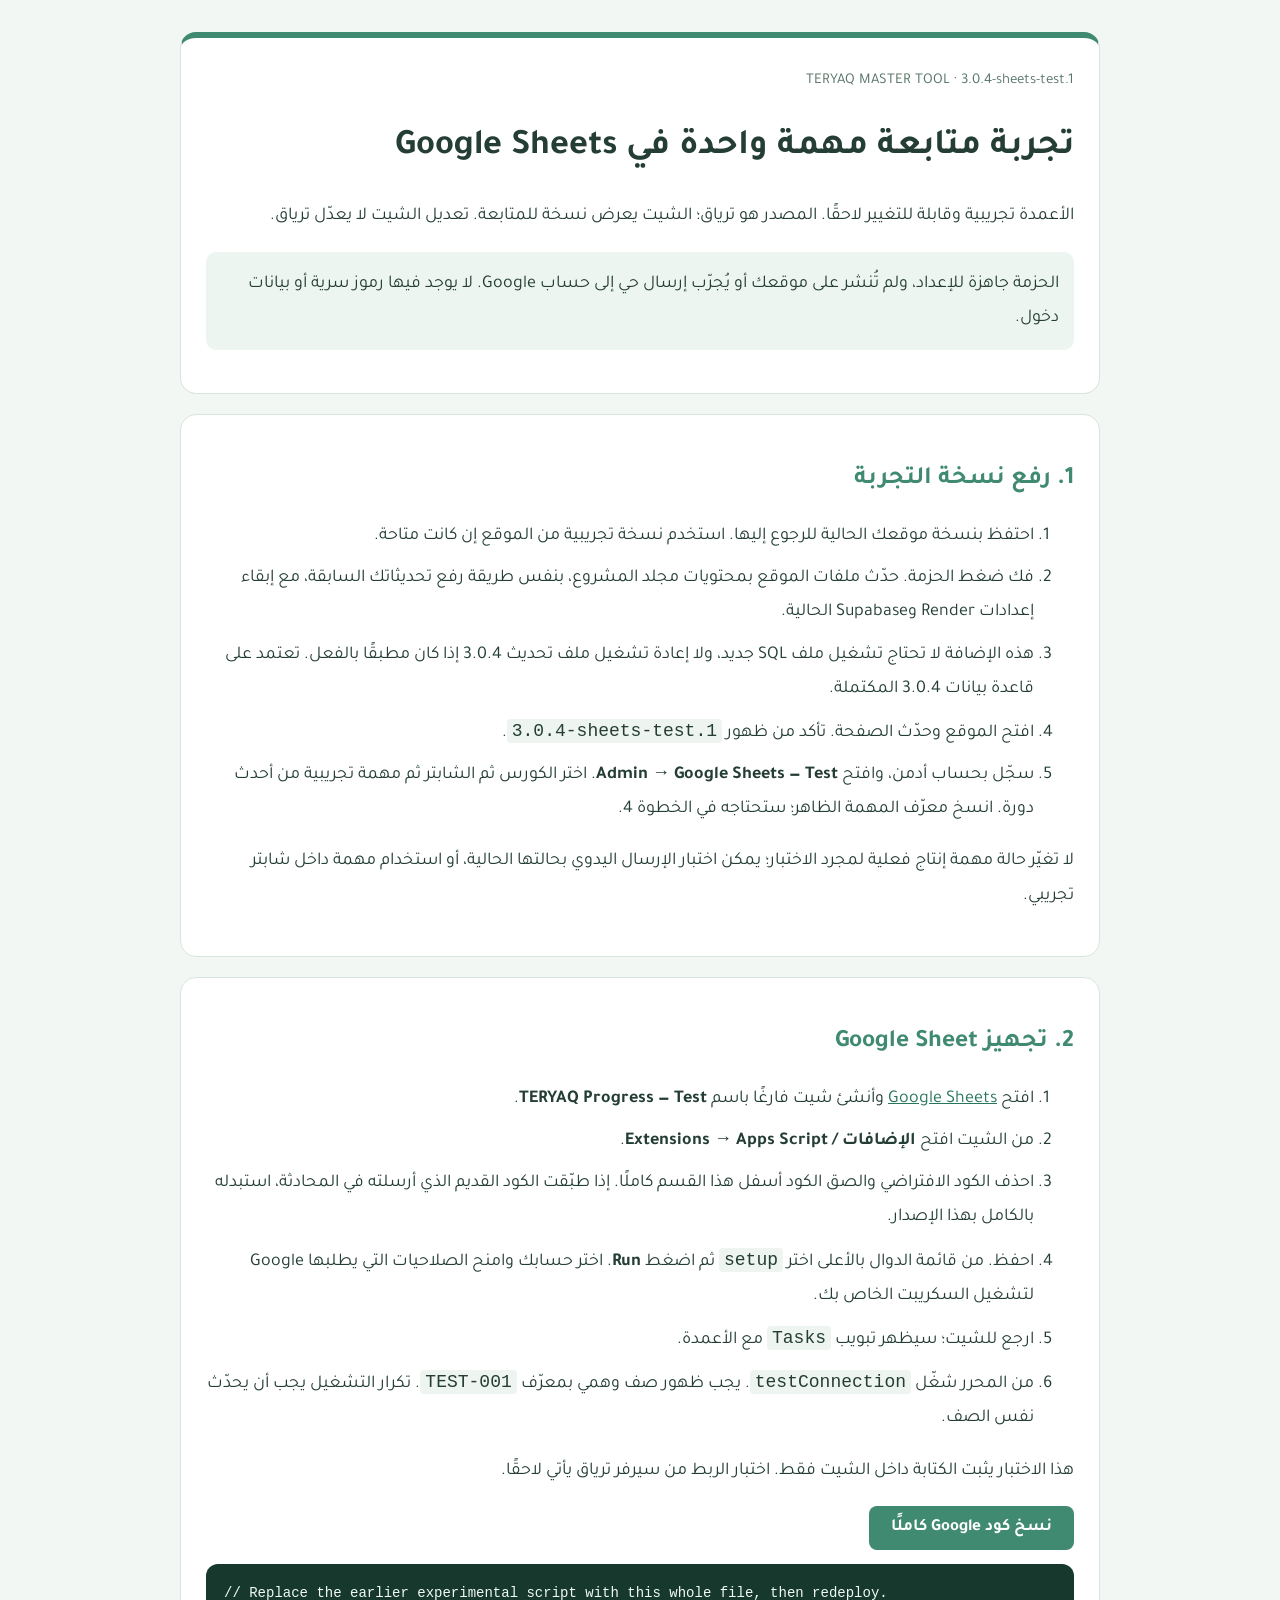
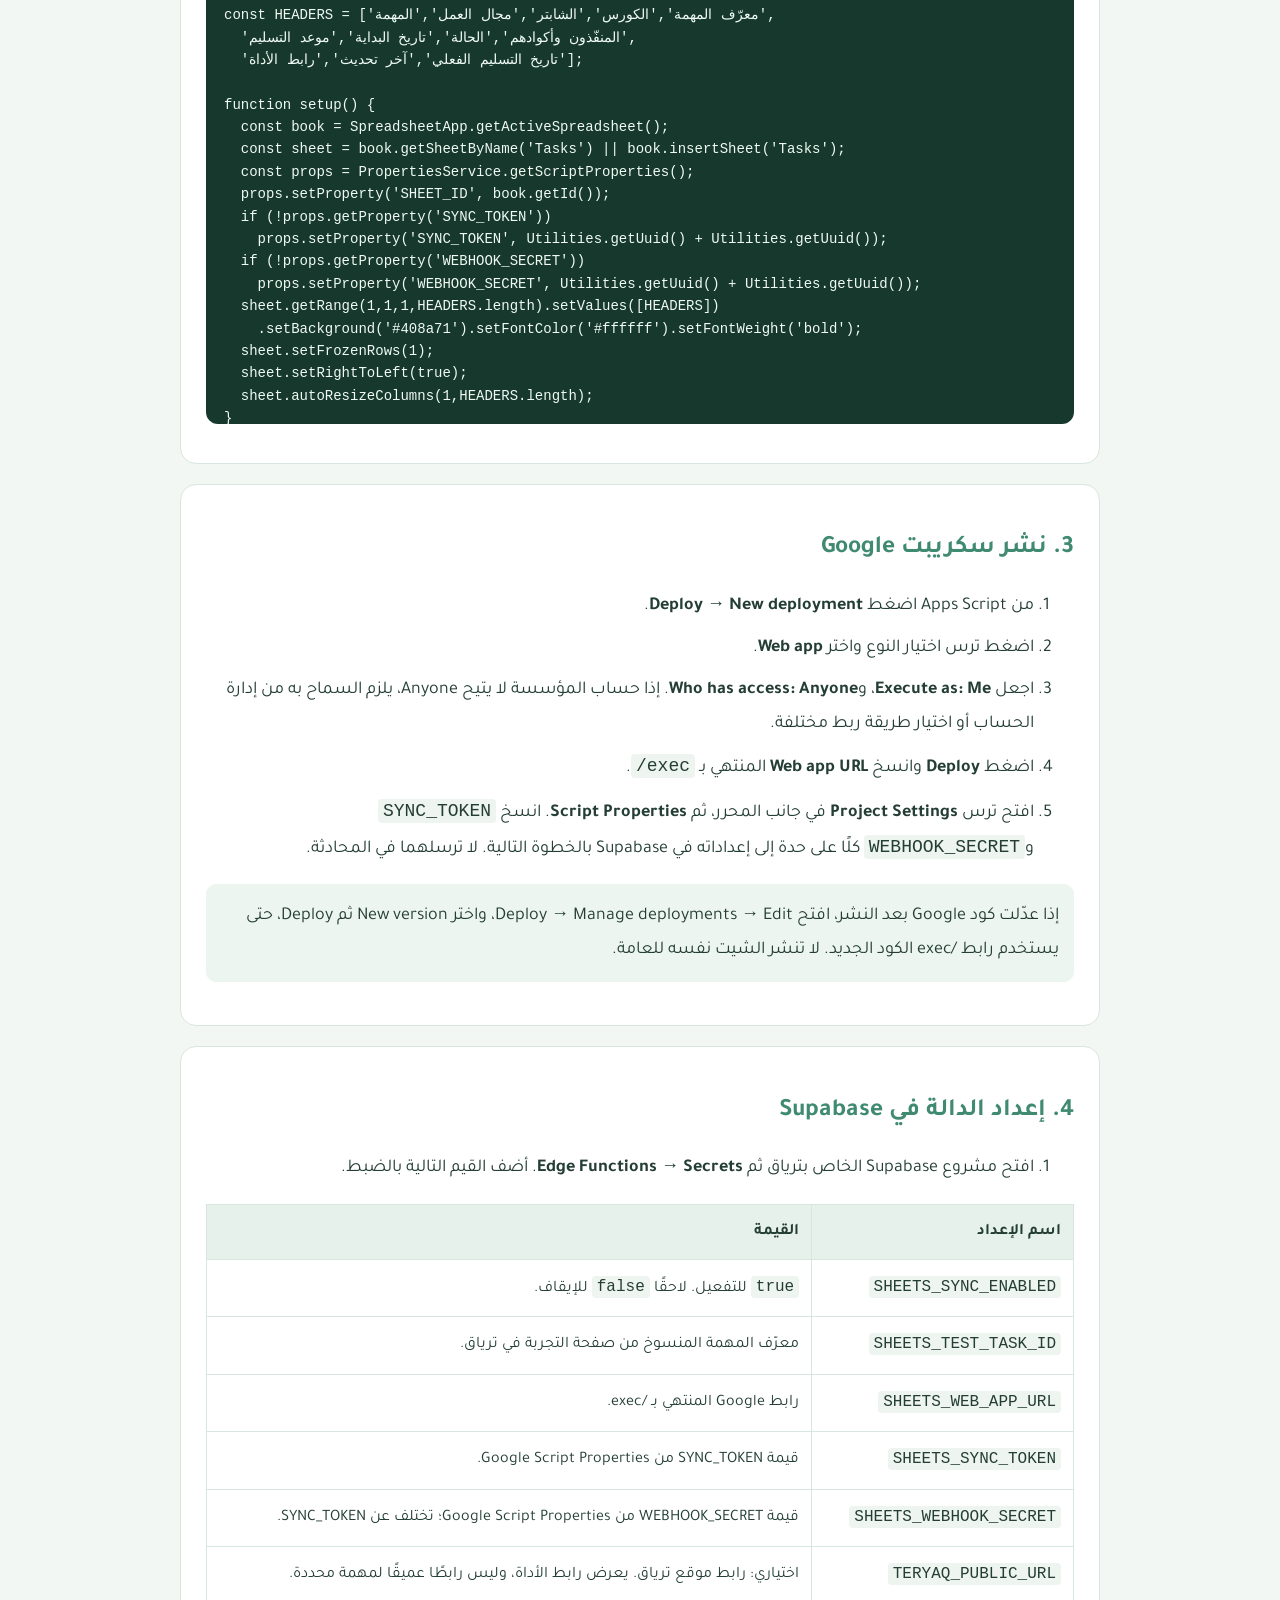
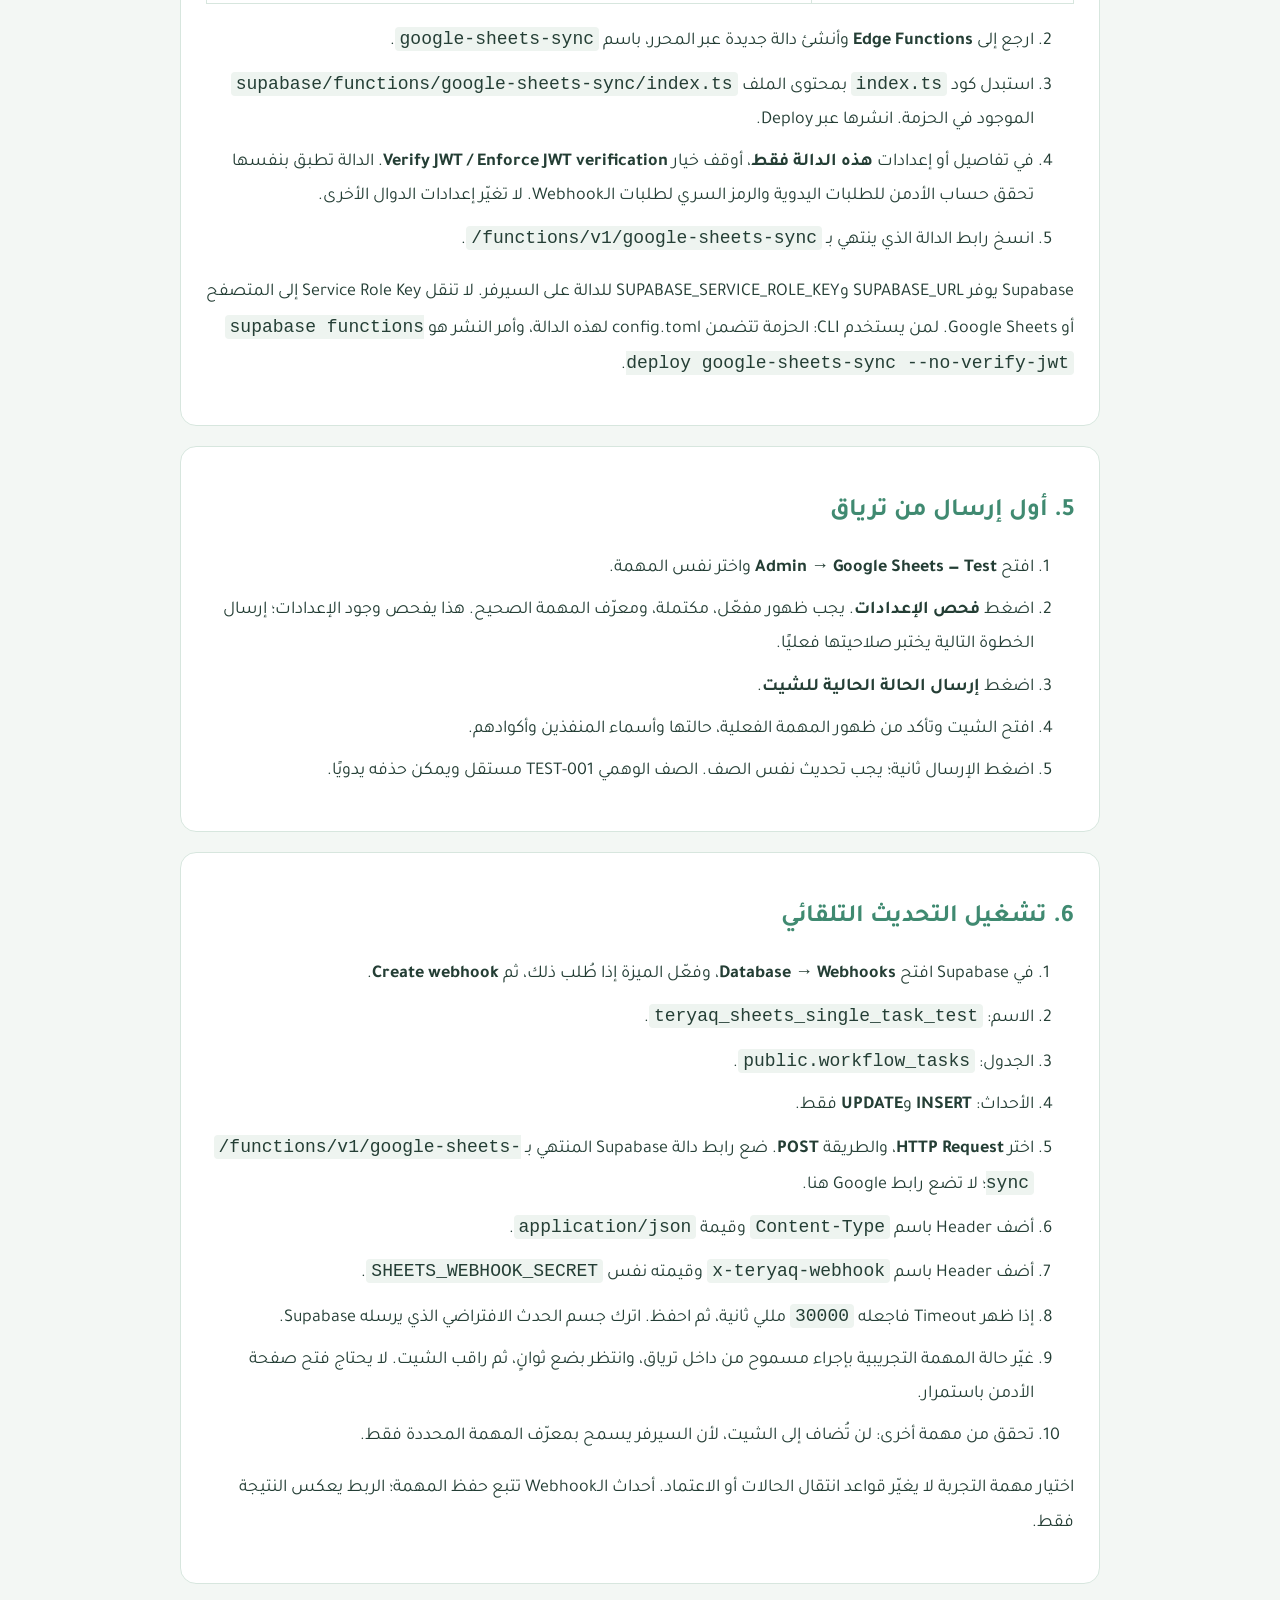
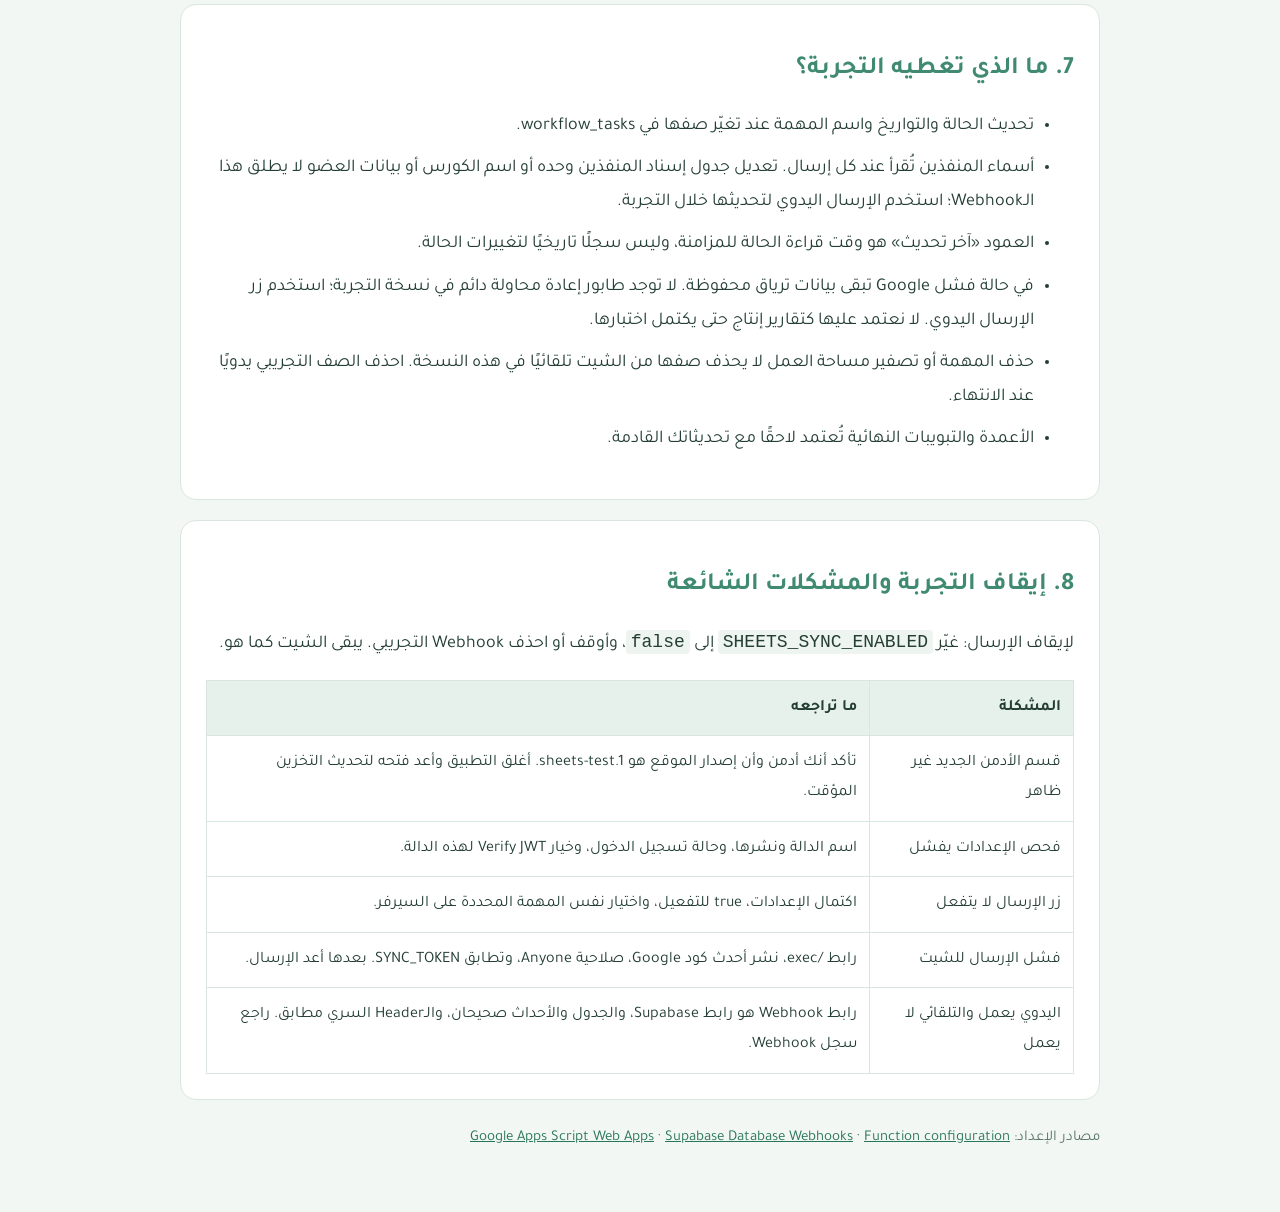
==== google-sheets-test/SETUP.html @ af3f1b5d "Add files via upload" ====
<!doctype html><html lang="ar" dir="rtl"><meta charset="utf-8"><meta name="viewport" content="width=device-width,initial-scale=1"><title>تجربة ربط ترياق مع Google Sheets</title><style>@font-face{font-family:Tajawal;src:url('../fonts/Tajawal-Regular.ttf')}@font-face{font-family:Tajawal;src:url('../fonts/Tajawal-Bold.ttf');font-weight:700}*{box-sizing:border-box}body{font:18px/1.9 Tajawal,Arial;background:#f3f7f4;color:#243e35;margin:0}main{max-width:960px;margin:auto;padding:32px 20px}header,section{background:white;border:1px solid #d7e6de;border-radius:16px;padding:25px;margin-bottom:20px}header{border-top:6px solid #408a71}h1,h2{line-height:1.5}h2{color:#408a71;font-size:25px}a{color:#28765b}code,pre,input{direction:ltr;unicode-bidi:embed}code{background:#eef4f0;padding:2px 5px;border-radius:4px}pre{direction:ltr;text-align:left;font:14px/1.6 monospace;white-space:pre;overflow:auto;max-height:460px;background:#17382d;color:#effaf4;padding:18px;border-radius:12px}table{border-collapse:collapse;width:100%;font-size:16px}td,th{padding:12px;text-align:right;border:1px solid #d7e6de}th{background:#e6f1eb}button{font:700 17px Tajawal;background:#408a71;color:white;border:0;border-radius:8px;padding:12px 22px;cursor:pointer}.hint{background:#edf5f0;padding:15px;border-radius:10px}li{margin-bottom:8px}small{color:#587568}</style><main>
<header><small>TERYAQ MASTER TOOL · 3.0.4-sheets-test.1</small><h1>تجربة متابعة مهمة واحدة في Google Sheets</h1><p>الأعمدة تجريبية وقابلة للتغيير لاحقًا. المصدر هو ترياق؛ الشيت يعرض نسخة للمتابعة. تعديل الشيت لا يعدّل ترياق.</p><p class="hint">الحزمة جاهزة للإعداد، ولم تُنشر على موقعك أو يُجرّب إرسال حي إلى حساب Google. لا يوجد فيها رموز سرية أو بيانات دخول.</p></header>
<section><h2>1. رفع نسخة التجربة</h2><ol><li>احتفظ بنسخة موقعك الحالية للرجوع إليها. استخدم نسخة تجريبية من الموقع إن كانت متاحة.</li><li>فك ضغط الحزمة. حدّث ملفات الموقع بمحتويات مجلد المشروع، بنفس طريقة رفع تحديثاتك السابقة، مع إبقاء إعدادات Render وSupabase الحالية.</li><li>هذه الإضافة لا تحتاج تشغيل ملف SQL جديد، ولا إعادة تشغيل ملف تحديث 3.0.4 إذا كان مطبقًا بالفعل. تعتمد على قاعدة بيانات 3.0.4 المكتملة.</li><li>افتح الموقع وحدّث الصفحة. تأكد من ظهور <code>3.0.4-sheets-test.1</code>.</li><li>سجّل بحساب أدمن، وافتح <b>Admin → Google Sheets — Test</b>. اختر الكورس ثم الشابتر ثم مهمة تجريبية من أحدث دورة. انسخ معرّف المهمة الظاهر؛ ستحتاجه في الخطوة 4.</li></ol><p>لا تغيّر حالة مهمة إنتاج فعلية لمجرد الاختبار؛ يمكن اختبار الإرسال اليدوي بحالتها الحالية، أو استخدام مهمة داخل شابتر تجريبي.</p></section>
<section><h2>2. تجهيز Google Sheet</h2><ol><li>افتح <a href="https://sheets.google.com" target="_blank" rel="noopener">Google Sheets</a> وأنشئ شيت فارغًا باسم <b>TERYAQ Progress — Test</b>.</li><li>من الشيت افتح <b>الإضافات / Extensions → Apps Script</b>.</li><li>احذف الكود الافتراضي والصق الكود أسفل هذا القسم كاملًا. إذا طبّقت الكود القديم الذي أرسلته في المحادثة، استبدله بالكامل بهذا الإصدار.</li><li>احفظ. من قائمة الدوال بالأعلى اختر <code>setup</code> ثم اضغط <b>Run</b>. اختر حسابك وامنح الصلاحيات التي يطلبها Google لتشغيل السكريبت الخاص بك.</li><li>ارجع للشيت؛ سيظهر تبويب <code>Tasks</code> مع الأعمدة.</li><li>من المحرر شغّل <code>testConnection</code>. يجب ظهور صف وهمي بمعرّف <code>TEST-001</code>. تكرار التشغيل يجب أن يحدّث نفس الصف.</li></ol><p>هذا الاختبار يثبت الكتابة داخل الشيت فقط. اختبار الربط من سيرفر ترياق يأتي لاحقًا.</p><button id="copyCode">نسخ كود Google كاملًا</button><span id="copyStatus" role="status"></span><pre id="code">// Replace the earlier experimental script with this whole file, then redeploy.
const HEADERS = [&#x27;معرّف المهمة&#x27;,&#x27;الكورس&#x27;,&#x27;الشابتر&#x27;,&#x27;مجال العمل&#x27;,&#x27;المهمة&#x27;,
  &#x27;المنفّذون وأكوادهم&#x27;,&#x27;الحالة&#x27;,&#x27;تاريخ البداية&#x27;,&#x27;موعد التسليم&#x27;,
  &#x27;تاريخ التسليم الفعلي&#x27;,&#x27;آخر تحديث&#x27;,&#x27;رابط الأداة&#x27;];

function setup() {
  const book = SpreadsheetApp.getActiveSpreadsheet();
  const sheet = book.getSheetByName(&#x27;Tasks&#x27;) || book.insertSheet(&#x27;Tasks&#x27;);
  const props = PropertiesService.getScriptProperties();
  props.setProperty(&#x27;SHEET_ID&#x27;, book.getId());
  if (!props.getProperty(&#x27;SYNC_TOKEN&#x27;))
    props.setProperty(&#x27;SYNC_TOKEN&#x27;, Utilities.getUuid() + Utilities.getUuid());
  if (!props.getProperty(&#x27;WEBHOOK_SECRET&#x27;))
    props.setProperty(&#x27;WEBHOOK_SECRET&#x27;, Utilities.getUuid() + Utilities.getUuid());
  sheet.getRange(1,1,1,HEADERS.length).setValues([HEADERS])
    .setBackground(&#x27;#408a71&#x27;).setFontColor(&#x27;#ffffff&#x27;).setFontWeight(&#x27;bold&#x27;);
  sheet.setFrozenRows(1);
  sheet.setRightToLeft(true);
  sheet.autoResizeColumns(1,HEADERS.length);
}

function doPost(e) {
  try {
    const body = JSON.parse(e.postData.contents);
    const token = PropertiesService.getScriptProperties().getProperty(&#x27;SYNC_TOKEN&#x27;);
    if (!token || !body.token || body.token !== token) throw new Error(&#x27;Unauthorized&#x27;);
    return jsonResponse(saveTask(body.task, body.observedAt));
  } catch (error) {
    return jsonResponse({ok:false,error:error.message});
  }
}

function saveTask(task, observedAt) {
  if (!task || !task.id || !task.status || !Number.isFinite(observedAt))
    throw new Error(&#x27;Invalid task payload&#x27;);
  const lock = LockService.getScriptLock();
  lock.waitLock(20000);
  try {
    const props = PropertiesService.getScriptProperties();
    const key = &#x27;LAST_SYNC_&#x27; + task.id;
    if (Number(props.getProperty(key) || 0) &gt; observedAt) return {ok:true,stale:true};
    const sheet = SpreadsheetApp.openById(props.getProperty(&#x27;SHEET_ID&#x27;)).getSheetByName(&#x27;Tasks&#x27;);
    const last = sheet.getLastRow();
    const ids = last &gt; 1 ? sheet.getRange(2,1,last-1,1).getDisplayValues().flat() : [];
    const index = ids.indexOf(String(task.id));
    const row = index &lt; 0 ? last + 1 : index + 2;
    const labels = {planned:&#x27;مخططة&#x27;,ready:&#x27;جاهزة للبدء&#x27;,in_progress:&#x27;قيد التنفيذ&#x27;,
      in_review:&#x27;بانتظار المراجعة&#x27;,approved:&#x27;معتمدة&#x27;,changes_requested:&#x27;بحاجة لتعديل&#x27;,blocked:&#x27;متوقفة&#x27;};
    const values = [task.id,task.course,task.chapter,task.area,task.name,task.executors,
      labels[task.status] || task.status,task.startDate,task.dueDate,task.submittedAt,
      new Date(observedAt).toISOString(),task.url].map(value =&gt; {
        const text = String(value == null ? &#x27;&#x27; : value);
        return /^[=+\-@]/.test(text) ? &quot;&#x27;&quot; + text : text;
      });
    sheet.getRange(row,1,1,HEADERS.length).setValues([values]);
    SpreadsheetApp.flush();
    props.setProperty(key,String(observedAt));
    return {ok:true};
  } finally { lock.releaseLock(); }
}

function jsonResponse(body) {
  return ContentService.createTextOutput(JSON.stringify(body))
    .setMimeType(ContentService.MimeType.JSON);
}

function testConnection() {
  saveTask({id:&#x27;TEST-001&#x27;,course:&#x27;كورس تجريبي&#x27;,chapter:&#x27;Chapter 1&#x27;,area:&#x27;Questions&#x27;,
    name:&#x27;تجربة الربط&#x27;,executors:&#x27;عضو تجريبي — M001&#x27;,status:&#x27;in_review&#x27;},Date.now());
}
</pre></section>
<section><h2>3. نشر سكريبت Google</h2><ol><li>من Apps Script اضغط <b>Deploy → New deployment</b>.</li><li>اضغط ترس اختيار النوع واختر <b>Web app</b>.</li><li>اجعل <b>Execute as: Me</b>، و<b>Who has access: Anyone</b>. إذا حساب المؤسسة لا يتيح Anyone، يلزم السماح به من إدارة الحساب أو اختيار طريقة ربط مختلفة.</li><li>اضغط <b>Deploy</b> وانسخ <b>Web app URL</b> المنتهي بـ <code>/exec</code>.</li><li>افتح ترس <b>Project Settings</b> في جانب المحرر، ثم <b>Script Properties</b>. انسخ <code>SYNC_TOKEN</code> و<code>WEBHOOK_SECRET</code> كلًا على حدة إلى إعداداته في Supabase بالخطوة التالية. لا ترسلهما في المحادثة.</li></ol><p class="hint">إذا عدّلت كود Google بعد النشر، افتح Deploy → Manage deployments → Edit، واختر New version ثم Deploy، حتى يستخدم رابط /exec الكود الجديد. لا تنشر الشيت نفسه للعامة.</p></section>
<section><h2>4. إعداد الدالة في Supabase</h2><ol><li>افتح مشروع Supabase الخاص بترياق ثم <b>Edge Functions → Secrets</b>. أضف القيم التالية بالضبط.</li></ol><table><thead><tr><th>اسم الإعداد</th><th>القيمة</th></tr></thead><tbody><tr><td><code>SHEETS_SYNC_ENABLED</code></td><td><code>true</code> للتفعيل. لاحقًا <code>false</code> للإيقاف.</td></tr><tr><td><code>SHEETS_TEST_TASK_ID</code></td><td>معرّف المهمة المنسوخ من صفحة التجربة في ترياق.</td></tr><tr><td><code>SHEETS_WEB_APP_URL</code></td><td>رابط Google المنتهي بـ /exec.</td></tr><tr><td><code>SHEETS_SYNC_TOKEN</code></td><td>قيمة SYNC_TOKEN من Google Script Properties.</td></tr><tr><td><code>SHEETS_WEBHOOK_SECRET</code></td><td>قيمة WEBHOOK_SECRET من Google Script Properties؛ تختلف عن SYNC_TOKEN.</td></tr><tr><td><code>TERYAQ_PUBLIC_URL</code></td><td>اختياري: رابط موقع ترياق. يعرض رابط الأداة، وليس رابطًا عميقًا لمهمة محددة.</td></tr></tbody></table><ol start="2"><li>ارجع إلى <b>Edge Functions</b> وأنشئ دالة جديدة عبر المحرر، باسم <code>google-sheets-sync</code>.</li><li>استبدل كود <code>index.ts</code> بمحتوى الملف <code>supabase/functions/google-sheets-sync/index.ts</code> الموجود في الحزمة. انشرها عبر Deploy.</li><li>في تفاصيل أو إعدادات <b>هذه الدالة فقط</b>، أوقف خيار <b>Verify JWT / Enforce JWT verification</b>. الدالة تطبق بنفسها تحقق حساب الأدمن للطلبات اليدوية والرمز السري لطلبات الـWebhook. لا تغيّر إعدادات الدوال الأخرى.</li><li>انسخ رابط الدالة الذي ينتهي بـ <code>/functions/v1/google-sheets-sync</code>.</li></ol><p>Supabase يوفر SUPABASE_URL وSUPABASE_SERVICE_ROLE_KEY للدالة على السيرفر. لا تنقل Service Role Key إلى المتصفح أو Google Sheets. لمن يستخدم CLI: الحزمة تتضمن config.toml لهذه الدالة، وأمر النشر هو <code>supabase functions deploy google-sheets-sync --no-verify-jwt</code>.</p></section>
<section><h2>5. أول إرسال من ترياق</h2><ol><li>افتح <b>Admin → Google Sheets — Test</b> واختر نفس المهمة.</li><li>اضغط <b>فحص الإعدادات</b>. يجب ظهور مفعّل، مكتملة، ومعرّف المهمة الصحيح. هذا يفحص وجود الإعدادات؛ إرسال الخطوة التالية يختبر صلاحيتها فعليًا.</li><li>اضغط <b>إرسال الحالة الحالية للشيت</b>.</li><li>افتح الشيت وتأكد من ظهور المهمة الفعلية، حالتها وأسماء المنفذين وأكوادهم.</li><li>اضغط الإرسال ثانية؛ يجب تحديث نفس الصف. الصف الوهمي TEST-001 مستقل ويمكن حذفه يدويًا.</li></ol></section>
<section><h2>6. تشغيل التحديث التلقائي</h2><ol><li>في Supabase افتح <b>Database → Webhooks</b>، وفعّل الميزة إذا طُلب ذلك، ثم <b>Create webhook</b>.</li><li>الاسم: <code>teryaq_sheets_single_task_test</code>.</li><li>الجدول: <code>public.workflow_tasks</code>.</li><li>الأحداث: <b>INSERT</b> و<b>UPDATE</b> فقط.</li><li>اختر <b>HTTP Request</b>، والطريقة <b>POST</b>. ضع رابط دالة Supabase المنتهي بـ <code>/functions/v1/google-sheets-sync</code>؛ لا تضع رابط Google هنا.</li><li>أضف Header باسم <code>Content-Type</code> وقيمة <code>application/json</code>.</li><li>أضف Header باسم <code>x-teryaq-webhook</code> وقيمته نفس <code>SHEETS_WEBHOOK_SECRET</code>.</li><li>إذا ظهر Timeout فاجعله <code>30000</code> مللي ثانية، ثم احفظ. اترك جسم الحدث الافتراضي الذي يرسله Supabase.</li><li>غيّر حالة المهمة التجريبية بإجراء مسموح من داخل ترياق، وانتظر بضع ثوانٍ، ثم راقب الشيت. لا يحتاج فتح صفحة الأدمن باستمرار.</li><li>تحقق من مهمة أخرى: لن تُضاف إلى الشيت، لأن السيرفر يسمح بمعرّف المهمة المحددة فقط.</li></ol><p>اختيار مهمة التجربة لا يغيّر قواعد انتقال الحالات أو الاعتماد. أحداث الـWebhook تتبع حفظ المهمة؛ الربط يعكس النتيجة فقط.</p></section>
<section><h2>7. ما الذي تغطيه التجربة؟</h2><ul><li>تحديث الحالة والتواريخ واسم المهمة عند تغيّر صفها في workflow_tasks.</li><li>أسماء المنفذين تُقرأ عند كل إرسال. تعديل جدول إسناد المنفذين وحده أو اسم الكورس أو بيانات العضو لا يطلق هذا الـWebhook؛ استخدم الإرسال اليدوي لتحديثها خلال التجربة.</li><li>العمود «آخر تحديث» هو وقت قراءة الحالة للمزامنة، وليس سجلًا تاريخيًا لتغييرات الحالة.</li><li>في حالة فشل Google تبقى بيانات ترياق محفوظة. لا توجد طابور إعادة محاولة دائم في نسخة التجربة؛ استخدم زر الإرسال اليدوي. لا نعتمد عليها كتقارير إنتاج حتى يكتمل اختبارها.</li><li>حذف المهمة أو تصفير مساحة العمل لا يحذف صفها من الشيت تلقائيًا في هذه النسخة. احذف الصف التجريبي يدويًا عند الانتهاء.</li><li>الأعمدة والتبويبات النهائية تُعتمد لاحقًا مع تحديثاتك القادمة.</li></ul></section>
<section><h2>8. إيقاف التجربة والمشكلات الشائعة</h2><p>لإيقاف الإرسال: غيّر <code>SHEETS_SYNC_ENABLED</code> إلى <code>false</code>، وأوقف أو احذف Webhook التجريبي. يبقى الشيت كما هو.</p><table><tr><th>المشكلة</th><th>ما تراجعه</th></tr><tr><td>قسم الأدمن الجديد غير ظاهر</td><td>تأكد أنك أدمن وأن إصدار الموقع هو sheets-test.1. أغلق التطبيق وأعد فتحه لتحديث التخزين المؤقت.</td></tr><tr><td>فحص الإعدادات يفشل</td><td>اسم الدالة ونشرها، وحالة تسجيل الدخول، وخيار Verify JWT لهذه الدالة.</td></tr><tr><td>زر الإرسال لا يتفعل</td><td>اكتمال الإعدادات، true للتفعيل، واختيار نفس المهمة المحددة على السيرفر.</td></tr><tr><td>فشل الإرسال للشيت</td><td>رابط /exec، نشر أحدث كود Google، صلاحية Anyone، وتطابق SYNC_TOKEN. بعدها أعد الإرسال.</td></tr><tr><td>اليدوي يعمل والتلقائي لا يعمل</td><td>رابط Webhook هو رابط Supabase، والجدول والأحداث صحيحان، والـHeader السري مطابق. راجع سجل Webhook.</td></tr></table></section>
<footer><small>مصادر الإعداد: <a href="https://developers.google.com/apps-script/guides/web">Google Apps Script Web Apps</a> · <a href="https://supabase.com/docs/guides/database/webhooks">Supabase Database Webhooks</a> · <a href="https://supabase.com/docs/guides/functions/function-configuration">Function configuration</a></small></footer></main><script>document.getElementById('copyCode').onclick=async()=>{const code=document.getElementById('code');try{await navigator.clipboard.writeText(code.textContent);document.getElementById('copyStatus').textContent=' تم النسخ'}catch{const range=document.createRange();range.selectNodeContents(code);const selection=window.getSelection();selection.removeAllRanges();selection.addRange(range);document.getElementById('copyStatus').textContent=' تم تحديد الكود؛ اضغط Ctrl+C للنسخ'}};</script></html>
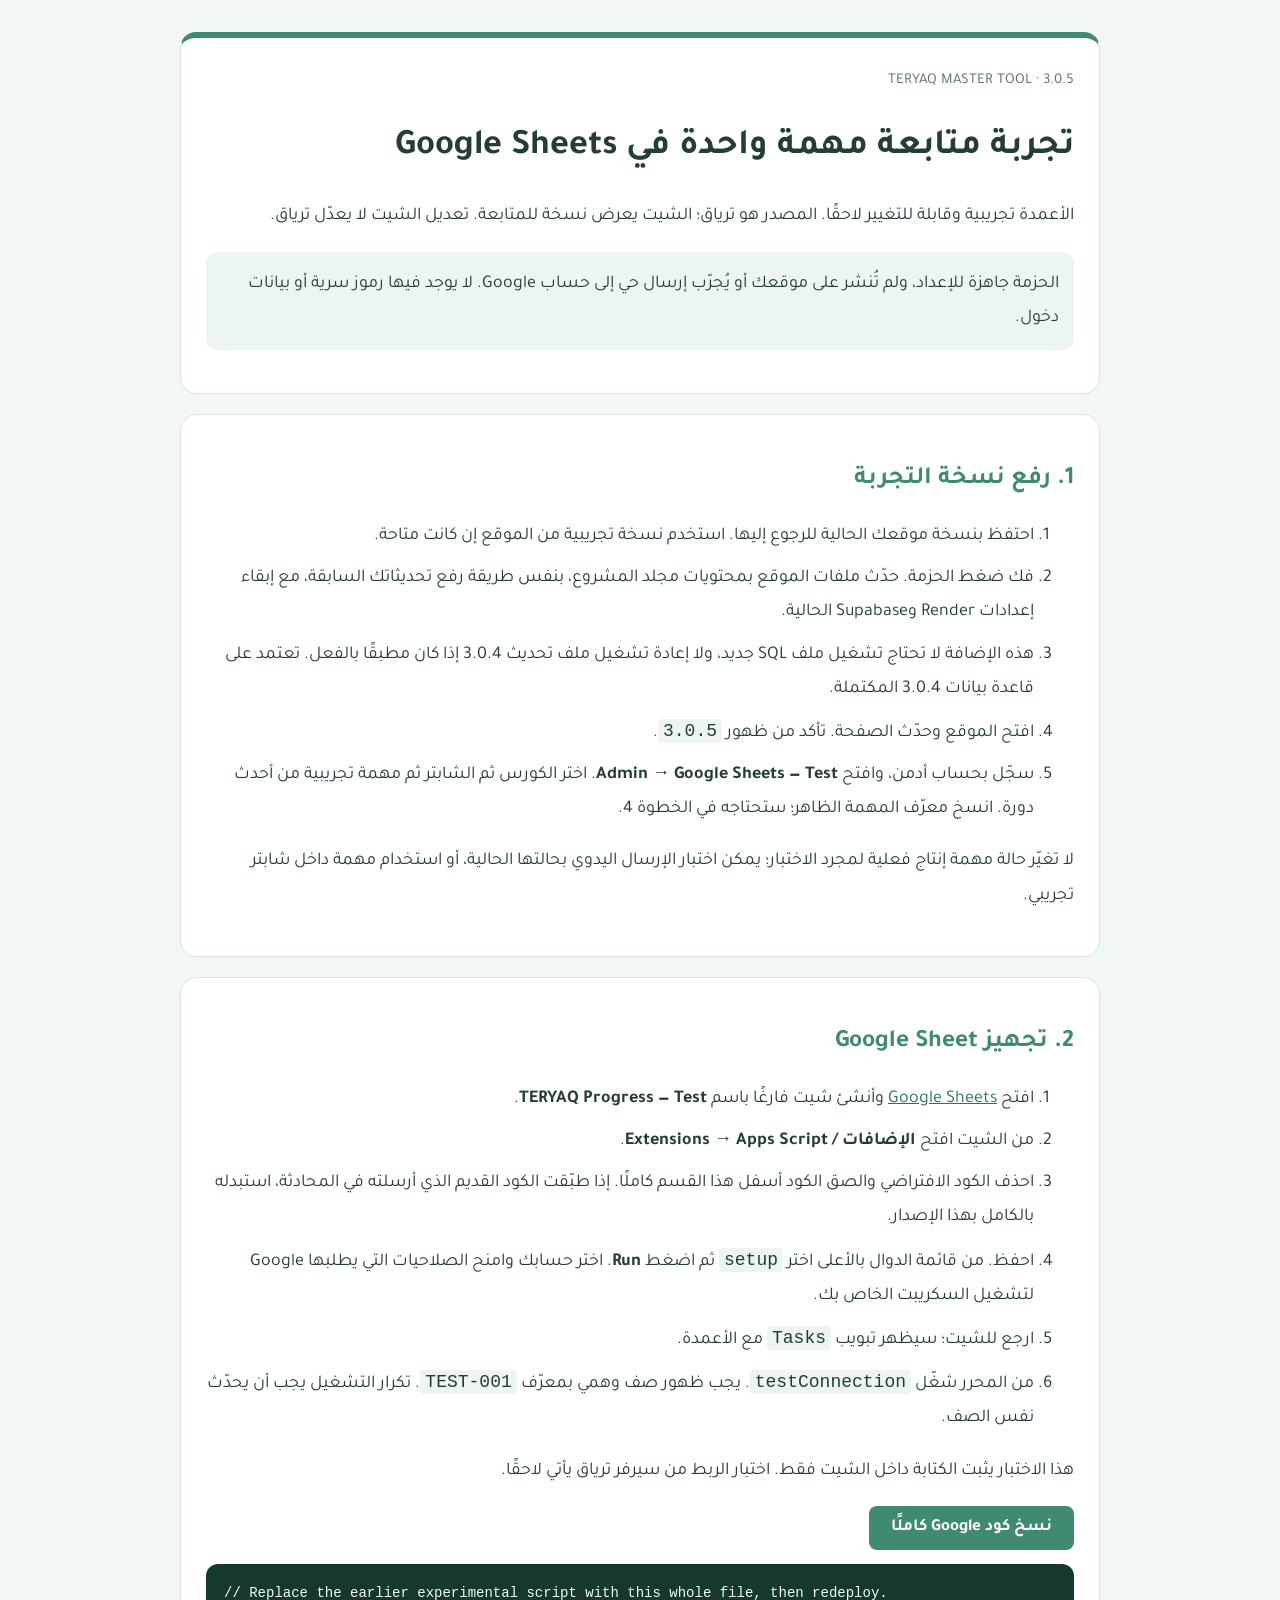
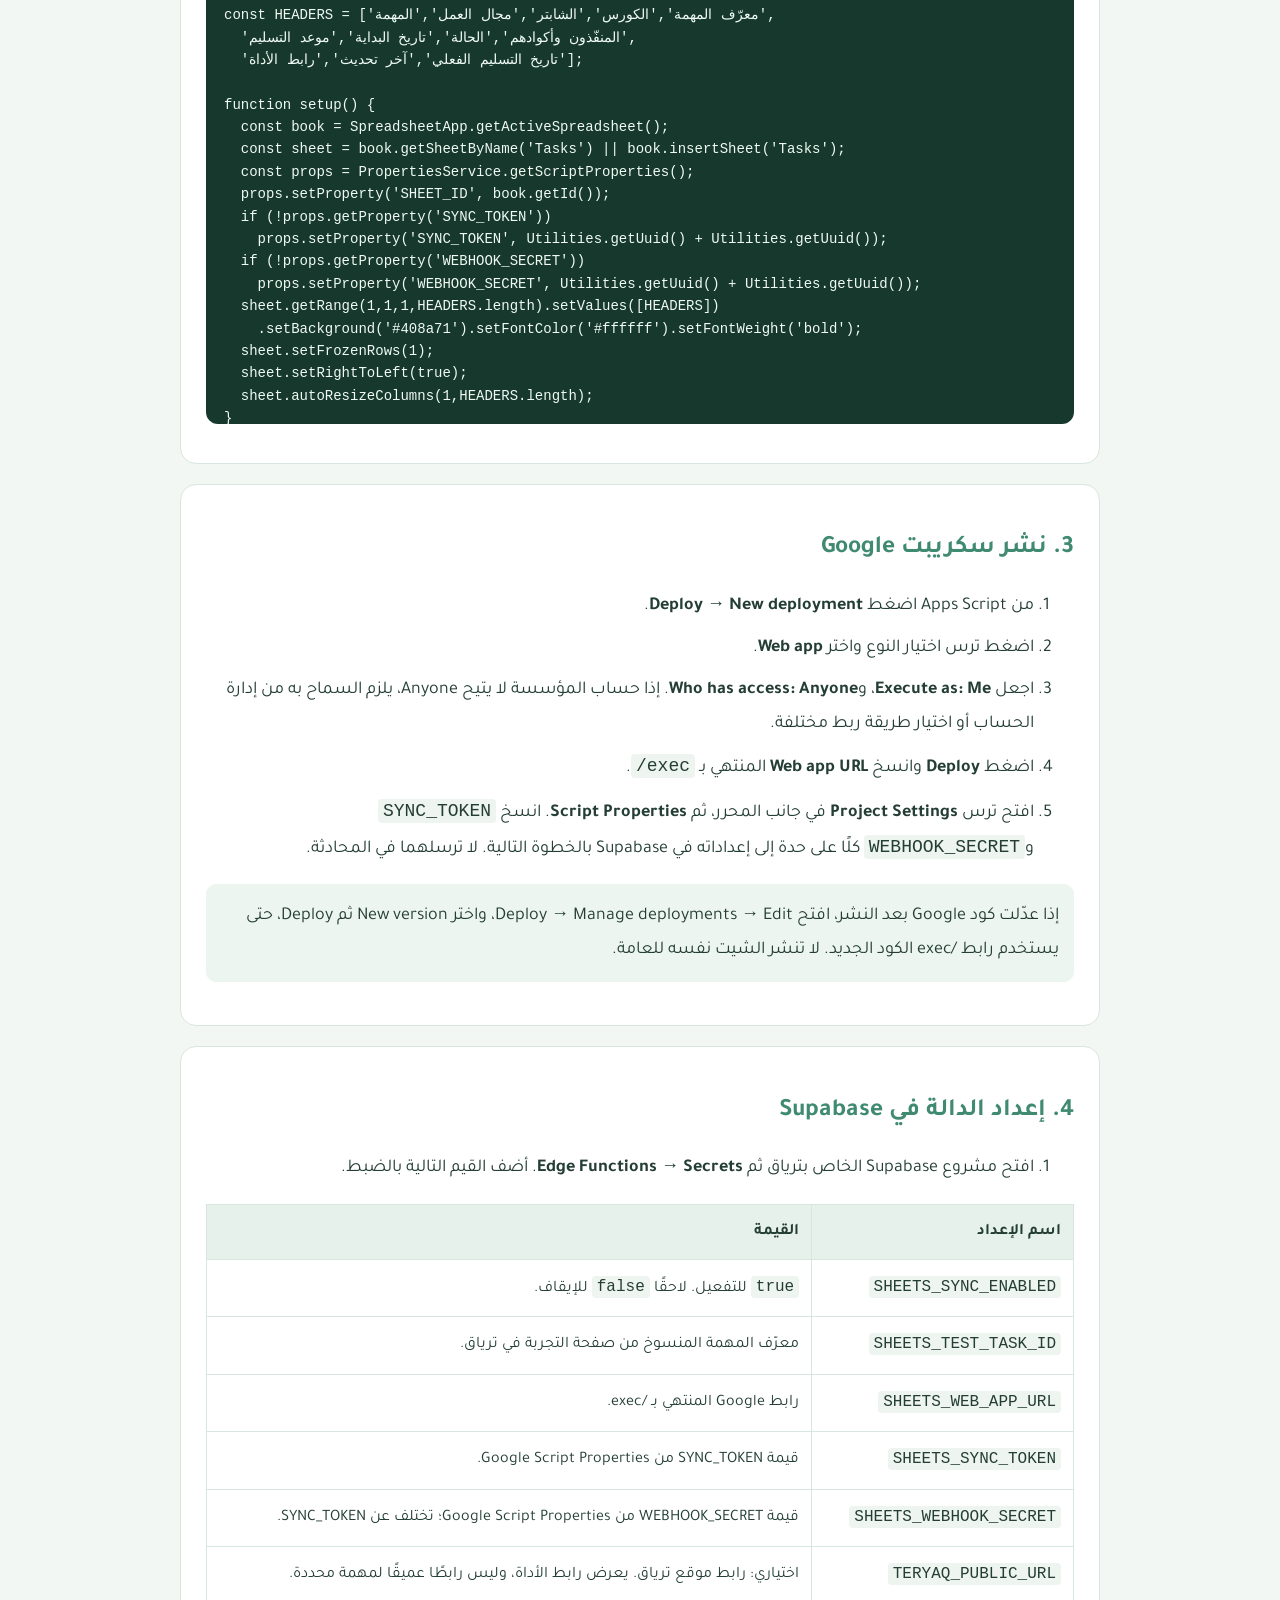
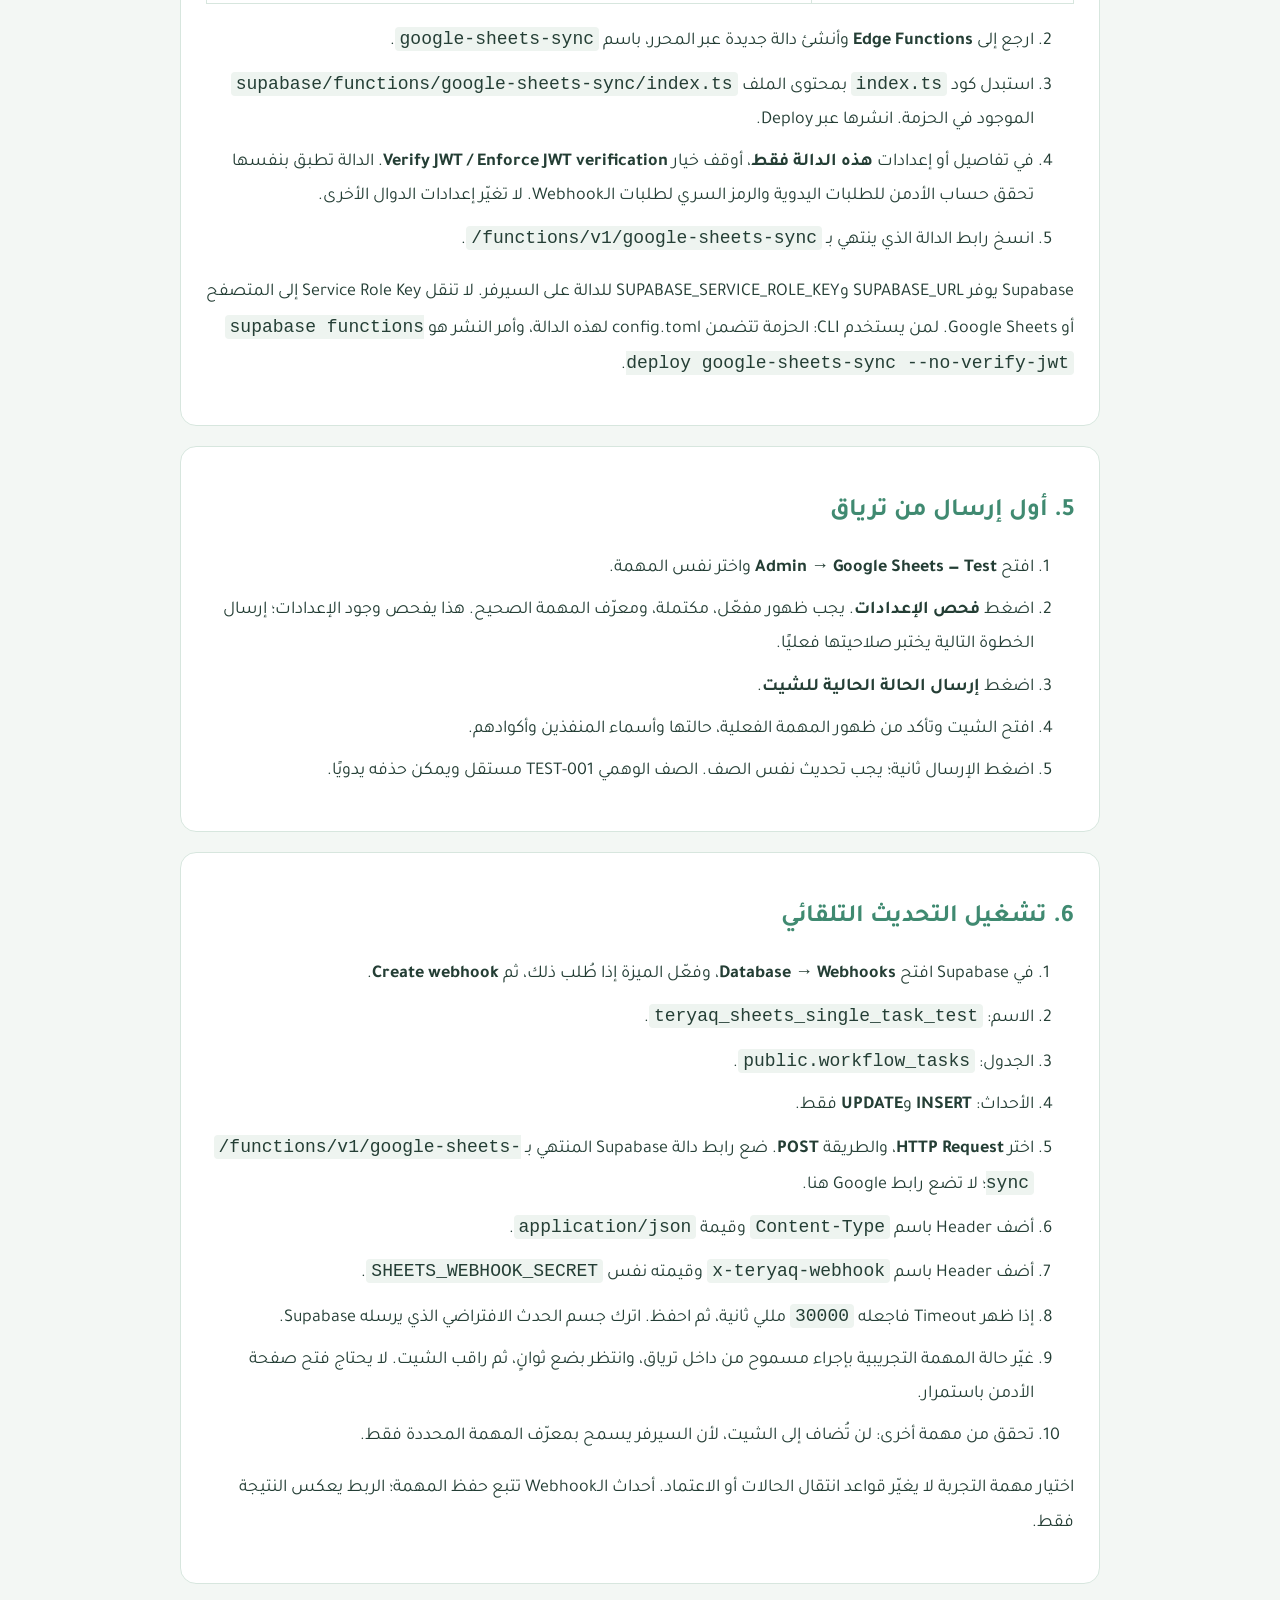
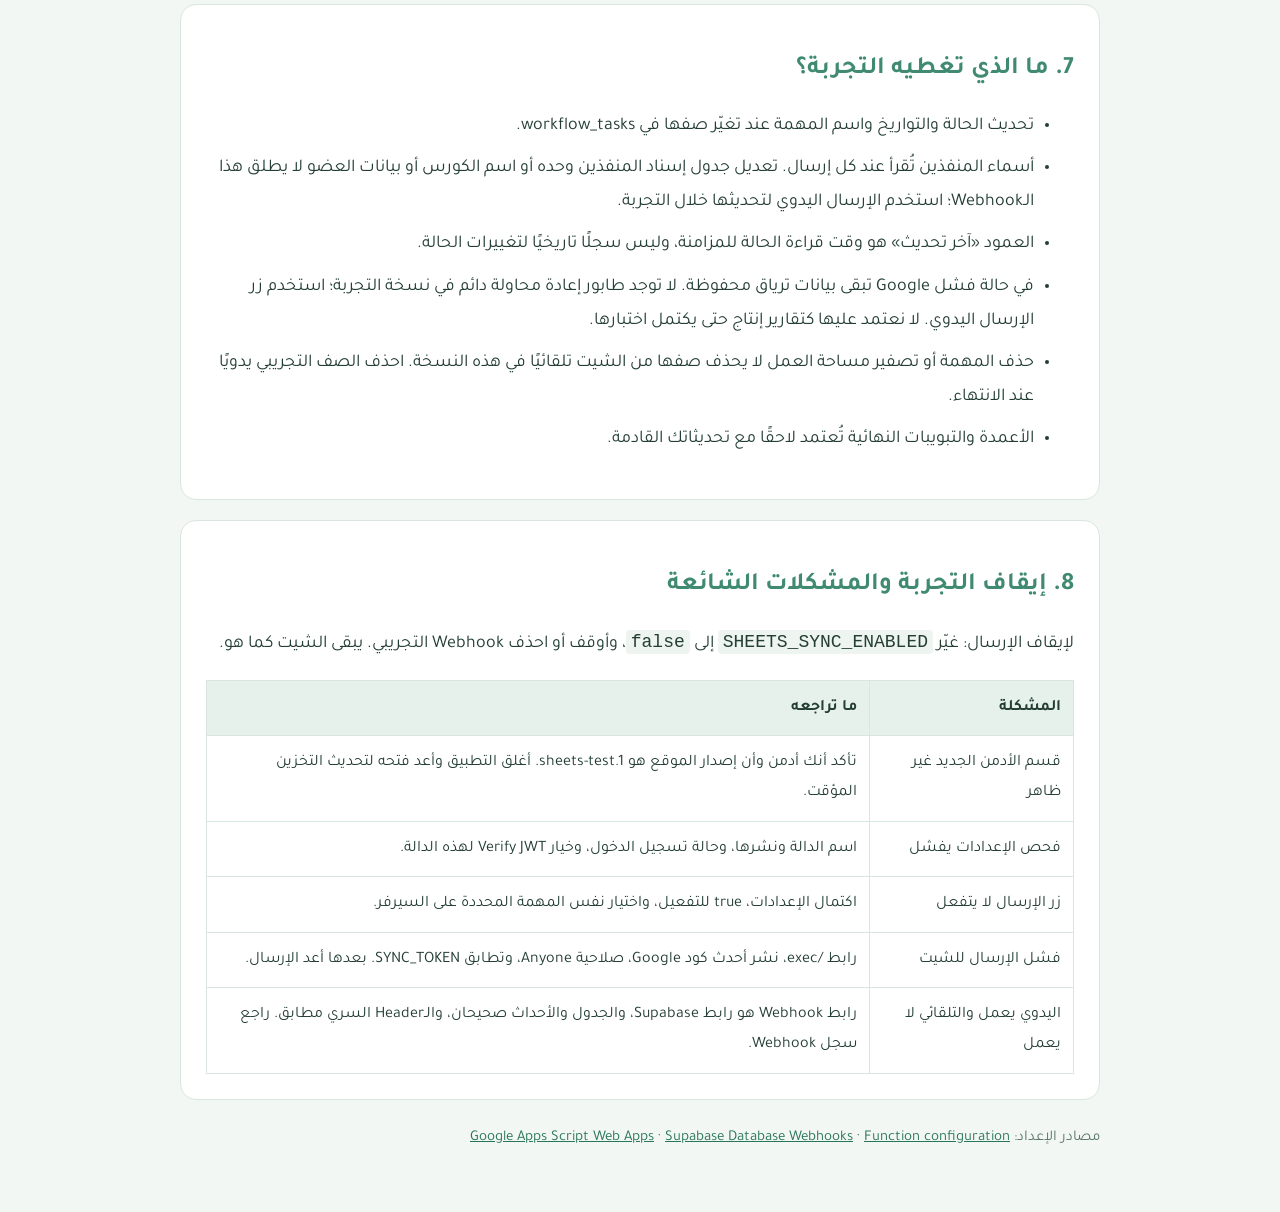
==== commit 2764c45f: "Add files via upload" ====
--- a/google-sheets-test/SETUP.html
+++ b/google-sheets-test/SETUP.html
@@ -1,6 +1,6 @@
 <!doctype html><html lang="ar" dir="rtl"><meta charset="utf-8"><meta name="viewport" content="width=device-width,initial-scale=1"><title>تجربة ربط ترياق مع Google Sheets</title><style>@font-face{font-family:Tajawal;src:url('../fonts/Tajawal-Regular.ttf')}@font-face{font-family:Tajawal;src:url('../fonts/Tajawal-Bold.ttf');font-weight:700}*{box-sizing:border-box}body{font:18px/1.9 Tajawal,Arial;background:#f3f7f4;color:#243e35;margin:0}main{max-width:960px;margin:auto;padding:32px 20px}header,section{background:white;border:1px solid #d7e6de;border-radius:16px;padding:25px;margin-bottom:20px}header{border-top:6px solid #408a71}h1,h2{line-height:1.5}h2{color:#408a71;font-size:25px}a{color:#28765b}code,pre,input{direction:ltr;unicode-bidi:embed}code{background:#eef4f0;padding:2px 5px;border-radius:4px}pre{direction:ltr;text-align:left;font:14px/1.6 monospace;white-space:pre;overflow:auto;max-height:460px;background:#17382d;color:#effaf4;padding:18px;border-radius:12px}table{border-collapse:collapse;width:100%;font-size:16px}td,th{padding:12px;text-align:right;border:1px solid #d7e6de}th{background:#e6f1eb}button{font:700 17px Tajawal;background:#408a71;color:white;border:0;border-radius:8px;padding:12px 22px;cursor:pointer}.hint{background:#edf5f0;padding:15px;border-radius:10px}li{margin-bottom:8px}small{color:#587568}</style><main>
-<header><small>TERYAQ MASTER TOOL · 3.0.4-sheets-test.1</small><h1>تجربة متابعة مهمة واحدة في Google Sheets</h1><p>الأعمدة تجريبية وقابلة للتغيير لاحقًا. المصدر هو ترياق؛ الشيت يعرض نسخة للمتابعة. تعديل الشيت لا يعدّل ترياق.</p><p class="hint">الحزمة جاهزة للإعداد، ولم تُنشر على موقعك أو يُجرّب إرسال حي إلى حساب Google. لا يوجد فيها رموز سرية أو بيانات دخول.</p></header>
-<section><h2>1. رفع نسخة التجربة</h2><ol><li>احتفظ بنسخة موقعك الحالية للرجوع إليها. استخدم نسخة تجريبية من الموقع إن كانت متاحة.</li><li>فك ضغط الحزمة. حدّث ملفات الموقع بمحتويات مجلد المشروع، بنفس طريقة رفع تحديثاتك السابقة، مع إبقاء إعدادات Render وSupabase الحالية.</li><li>هذه الإضافة لا تحتاج تشغيل ملف SQL جديد، ولا إعادة تشغيل ملف تحديث 3.0.4 إذا كان مطبقًا بالفعل. تعتمد على قاعدة بيانات 3.0.4 المكتملة.</li><li>افتح الموقع وحدّث الصفحة. تأكد من ظهور <code>3.0.4-sheets-test.1</code>.</li><li>سجّل بحساب أدمن، وافتح <b>Admin → Google Sheets — Test</b>. اختر الكورس ثم الشابتر ثم مهمة تجريبية من أحدث دورة. انسخ معرّف المهمة الظاهر؛ ستحتاجه في الخطوة 4.</li></ol><p>لا تغيّر حالة مهمة إنتاج فعلية لمجرد الاختبار؛ يمكن اختبار الإرسال اليدوي بحالتها الحالية، أو استخدام مهمة داخل شابتر تجريبي.</p></section>
+<header><small>TERYAQ MASTER TOOL · 3.0.5</small><h1>تجربة متابعة مهمة واحدة في Google Sheets</h1><p>الأعمدة تجريبية وقابلة للتغيير لاحقًا. المصدر هو ترياق؛ الشيت يعرض نسخة للمتابعة. تعديل الشيت لا يعدّل ترياق.</p><p class="hint">الحزمة جاهزة للإعداد، ولم تُنشر على موقعك أو يُجرّب إرسال حي إلى حساب Google. لا يوجد فيها رموز سرية أو بيانات دخول.</p></header>
+<section><h2>1. رفع نسخة التجربة</h2><ol><li>احتفظ بنسخة موقعك الحالية للرجوع إليها. استخدم نسخة تجريبية من الموقع إن كانت متاحة.</li><li>فك ضغط الحزمة. حدّث ملفات الموقع بمحتويات مجلد المشروع، بنفس طريقة رفع تحديثاتك السابقة، مع إبقاء إعدادات Render وSupabase الحالية.</li><li>هذه الإضافة لا تحتاج تشغيل ملف SQL جديد، ولا إعادة تشغيل ملف تحديث 3.0.4 إذا كان مطبقًا بالفعل. تعتمد على قاعدة بيانات 3.0.4 المكتملة.</li><li>افتح الموقع وحدّث الصفحة. تأكد من ظهور <code>3.0.5</code>.</li><li>سجّل بحساب أدمن، وافتح <b>Admin → Google Sheets — Test</b>. اختر الكورس ثم الشابتر ثم مهمة تجريبية من أحدث دورة. انسخ معرّف المهمة الظاهر؛ ستحتاجه في الخطوة 4.</li></ol><p>لا تغيّر حالة مهمة إنتاج فعلية لمجرد الاختبار؛ يمكن اختبار الإرسال اليدوي بحالتها الحالية، أو استخدام مهمة داخل شابتر تجريبي.</p></section>
 <section><h2>2. تجهيز Google Sheet</h2><ol><li>افتح <a href="https://sheets.google.com" target="_blank" rel="noopener">Google Sheets</a> وأنشئ شيت فارغًا باسم <b>TERYAQ Progress — Test</b>.</li><li>من الشيت افتح <b>الإضافات / Extensions → Apps Script</b>.</li><li>احذف الكود الافتراضي والصق الكود أسفل هذا القسم كاملًا. إذا طبّقت الكود القديم الذي أرسلته في المحادثة، استبدله بالكامل بهذا الإصدار.</li><li>احفظ. من قائمة الدوال بالأعلى اختر <code>setup</code> ثم اضغط <b>Run</b>. اختر حسابك وامنح الصلاحيات التي يطلبها Google لتشغيل السكريبت الخاص بك.</li><li>ارجع للشيت؛ سيظهر تبويب <code>Tasks</code> مع الأعمدة.</li><li>من المحرر شغّل <code>testConnection</code>. يجب ظهور صف وهمي بمعرّف <code>TEST-001</code>. تكرار التشغيل يجب أن يحدّث نفس الصف.</li></ol><p>هذا الاختبار يثبت الكتابة داخل الشيت فقط. اختبار الربط من سيرفر ترياق يأتي لاحقًا.</p><button id="copyCode">نسخ كود Google كاملًا</button><span id="copyStatus" role="status"></span><pre id="code">// Replace the earlier experimental script with this whole file, then redeploy.
 const HEADERS = [&#x27;معرّف المهمة&#x27;,&#x27;الكورس&#x27;,&#x27;الشابتر&#x27;,&#x27;مجال العمل&#x27;,&#x27;المهمة&#x27;,
   &#x27;المنفّذون وأكوادهم&#x27;,&#x27;الحالة&#x27;,&#x27;تاريخ البداية&#x27;,&#x27;موعد التسليم&#x27;,
